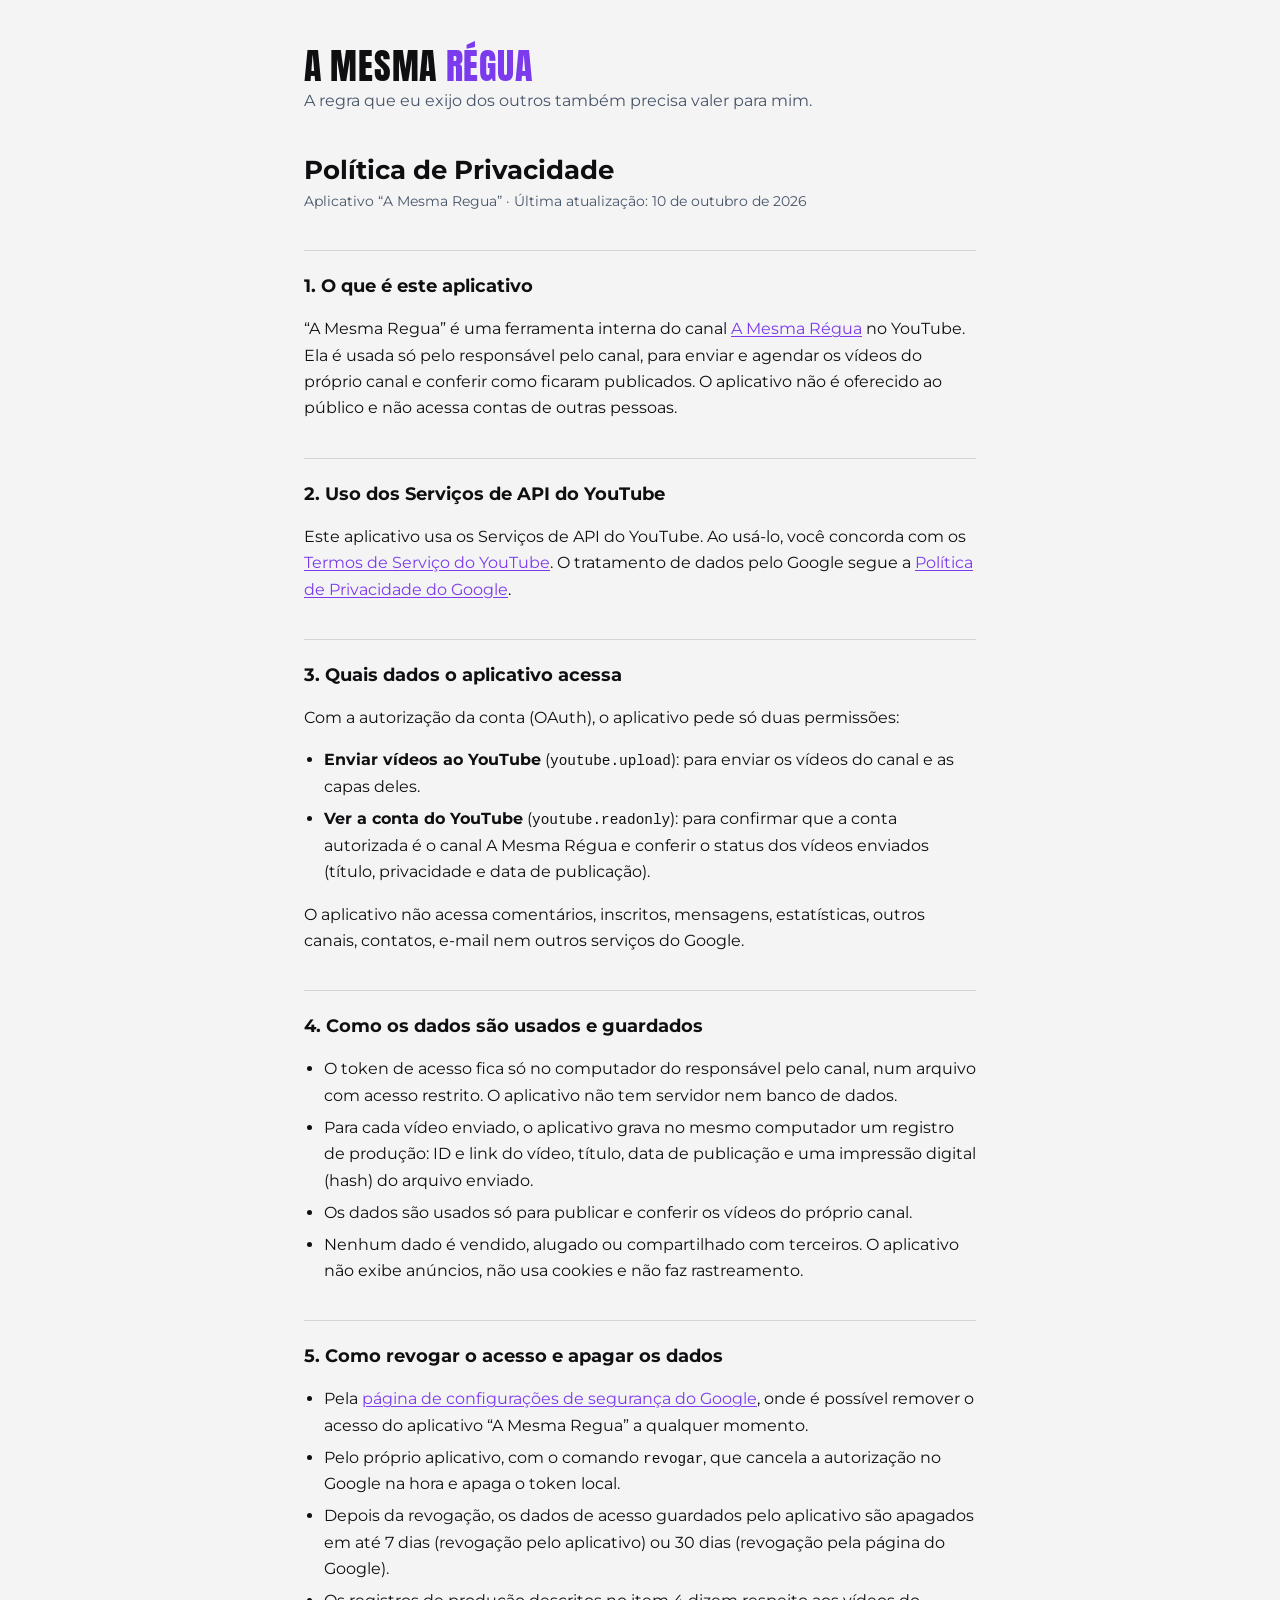
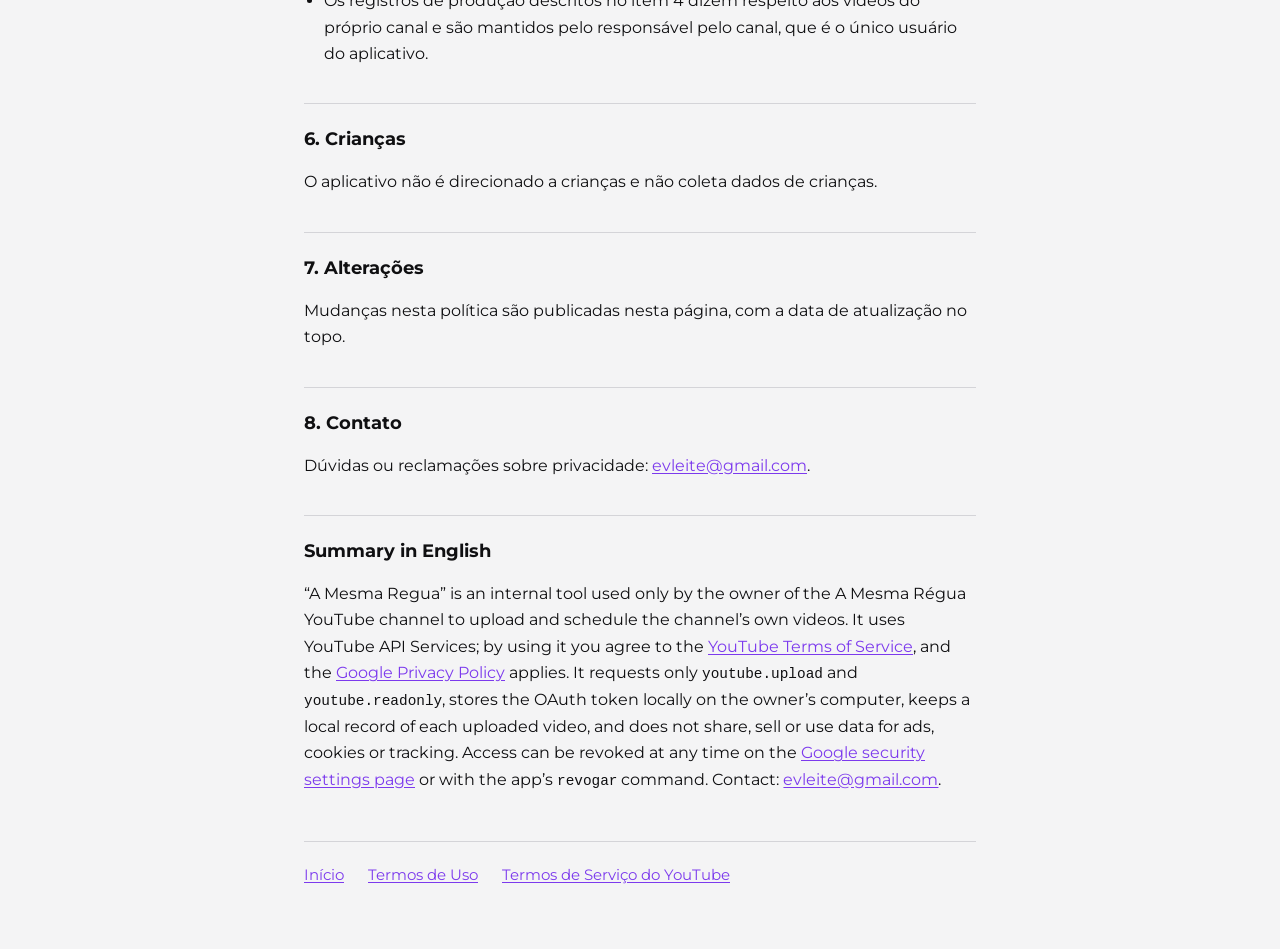
==== politica-de-privacidade.html @ 7f9174f9 "Páginas do app A Mesma Regua: início, política de privacidade e termos de uso Co-Authored-By: Claude" ====
<!doctype html>
<html lang="pt-BR">
<head>
  <meta charset="utf-8">
  <meta name="viewport" content="width=device-width, initial-scale=1">
  <title>Política de Privacidade</title>
  <meta name="description" content="Política de Privacidade do aplicativo A Mesma Regua, que publica os vídeos do canal A Mesma Régua pela API do YouTube.">
  <link rel="stylesheet" href="estilo.css">
</head>
<body>
<main>
  <p class="marca"><a href="index.html" style="color:inherit;text-decoration:none">A MESMA <span>RÉGUA</span></a></p>
  <p class="tese">A regra que eu exijo dos outros também precisa valer para mim.</p>

  <h1>Política de Privacidade</h1>
  <p class="data">Aplicativo “A Mesma Regua” · Última atualização: 10 de outubro de 2026</p>

  <h2>1. O que é este aplicativo</h2>
  <p>“A Mesma Regua” é uma ferramenta interna do canal <a href="https://www.youtube.com/@AMesmaRegua">A Mesma Régua</a> no YouTube. Ela é usada só pelo responsável pelo canal, para enviar e agendar os vídeos do próprio canal e conferir como ficaram publicados. O aplicativo não é oferecido ao público e não acessa contas de outras pessoas.</p>

  <h2>2. Uso dos Serviços de API do YouTube</h2>
  <p>Este aplicativo usa os Serviços de API do YouTube. Ao usá-lo, você concorda com os <a href="https://www.youtube.com/t/terms">Termos de Serviço do YouTube</a>. O tratamento de dados pelo Google segue a <a href="https://www.google.com/policies/privacy">Política de Privacidade do Google</a>.</p>

  <h2>3. Quais dados o aplicativo acessa</h2>
  <p>Com a autorização da conta (OAuth), o aplicativo pede só duas permissões:</p>
  <ul>
    <li><strong>Enviar vídeos ao YouTube</strong> (<code>youtube.upload</code>): para enviar os vídeos do canal e as capas deles.</li>
    <li><strong>Ver a conta do YouTube</strong> (<code>youtube.readonly</code>): para confirmar que a conta autorizada é o canal A Mesma Régua e conferir o status dos vídeos enviados (título, privacidade e data de publicação).</li>
  </ul>
  <p>O aplicativo não acessa comentários, inscritos, mensagens, estatísticas, outros canais, contatos, e-mail nem outros serviços do Google.</p>

  <h2>4. Como os dados são usados e guardados</h2>
  <ul>
    <li>O token de acesso fica só no computador do responsável pelo canal, num arquivo com acesso restrito. O aplicativo não tem servidor nem banco de dados.</li>
    <li>Para cada vídeo enviado, o aplicativo grava no mesmo computador um registro de produção: ID e link do vídeo, título, data de publicação e uma impressão digital (hash) do arquivo enviado.</li>
    <li>Os dados são usados só para publicar e conferir os vídeos do próprio canal.</li>
    <li>Nenhum dado é vendido, alugado ou compartilhado com terceiros. O aplicativo não exibe anúncios, não usa cookies e não faz rastreamento.</li>
  </ul>

  <h2>5. Como revogar o acesso e apagar os dados</h2>
  <ul>
    <li>Pela <a href="https://security.google.com/settings/security/permissions">página de configurações de segurança do Google</a>, onde é possível remover o acesso do aplicativo “A Mesma Regua” a qualquer momento.</li>
    <li>Pelo próprio aplicativo, com o comando <code>revogar</code>, que cancela a autorização no Google na hora e apaga o token local.</li>
    <li>Depois da revogação, os dados de acesso guardados pelo aplicativo são apagados em até 7 dias (revogação pelo aplicativo) ou 30 dias (revogação pela página do Google).</li>
    <li>Os registros de produção descritos no item 4 dizem respeito aos vídeos do próprio canal e são mantidos pelo responsável pelo canal, que é o único usuário do aplicativo.</li>
  </ul>

  <h2>6. Crianças</h2>
  <p>O aplicativo não é direcionado a crianças e não coleta dados de crianças.</p>

  <h2>7. Alterações</h2>
  <p>Mudanças nesta política são publicadas nesta página, com a data de atualização no topo.</p>

  <h2>8. Contato</h2>
  <p>Dúvidas ou reclamações sobre privacidade: <a href="mailto:evleite@gmail.com">evleite@gmail.com</a>.</p>

  <h2 lang="en">Summary in English</h2>
  <p lang="en">“A Mesma Regua” is an internal tool used only by the owner of the A Mesma Régua YouTube channel to upload and schedule the channel’s own videos. It uses YouTube API Services; by using it you agree to the <a href="https://www.youtube.com/t/terms">YouTube Terms of Service</a>, and the <a href="https://www.google.com/policies/privacy">Google Privacy Policy</a> applies. It requests only <code>youtube.upload</code> and <code>youtube.readonly</code>, stores the OAuth token locally on the owner’s computer, keeps a local record of each uploaded video, and does not share, sell or use data for ads, cookies or tracking. Access can be revoked at any time on the <a href="https://security.google.com/settings/security/permissions">Google security settings page</a> or with the app’s <code>revogar</code> command. Contact: <a href="mailto:evleite@gmail.com">evleite@gmail.com</a>.</p>

  <nav>
    <a href="index.html">Início</a>
    <a href="termos-de-uso.html">Termos de Uso</a>
    <a href="https://www.youtube.com/t/terms">Termos de Serviço do YouTube</a>
  </nav>
</main>
</body>
</html>
---- estilo.css ----
@import url("https://fonts.googleapis.com/css2?family=Anton&family=Montserrat:wght@400;600&display=swap");

:root {
  --grafite: #0F0F11;
  --offwhite: #F4F4F5;
  --violeta: #7C3AED;
  --violeta-claro: #A78BFA;
  --apoio: #475569;
  --fundo: var(--offwhite);
  --texto: var(--grafite);
  --suave: var(--apoio);
  --destaque: var(--violeta);
  --linha: #D4D4D8;
}

@media (prefers-color-scheme: dark) {
  :root {
    --fundo: var(--grafite);
    --texto: var(--offwhite);
    --suave: #A1A1AA;
    --destaque: var(--violeta-claro);
    --linha: #27272A;
  }
}

* { box-sizing: border-box; }

body {
  margin: 0;
  background: var(--fundo);
  color: var(--texto);
  font: 400 1rem/1.65 "Montserrat", system-ui, -apple-system, "Segoe UI", sans-serif;
}

main {
  max-width: 44rem;
  margin: 0 auto;
  padding: 3rem 1rem 4rem;
}

.marca {
  font-family: "Anton", Impact, "Arial Narrow", sans-serif;
  font-size: 2.25rem;
  letter-spacing: 0.02em;
  line-height: 1;
  margin: 0 0 0.25rem;
}

.marca span { color: var(--destaque); }

.tese { color: var(--suave); margin: 0 0 2.5rem; }

h1 { font-size: 1.6rem; line-height: 1.25; margin: 0 0 0.25rem; }

h2 {
  font-size: 1.1rem;
  margin: 2.25rem 0 0.5rem;
  padding-top: 1.25rem;
  border-top: 1px solid var(--linha);
}

.data { color: var(--suave); font-size: 0.9rem; margin: 0 0 1.5rem; }

a { color: var(--destaque); text-underline-offset: 0.15em; }

code {
  font-family: ui-monospace, "SF Mono", Menlo, monospace;
  font-size: 0.9em;
}

ul { padding-left: 1.25rem; }
li + li { margin-top: 0.35rem; }

nav {
  display: flex;
  flex-wrap: wrap;
  gap: 0.5rem 1.5rem;
  margin-top: 3rem;
  padding-top: 1.25rem;
  border-top: 1px solid var(--linha);
  font-size: 0.95rem;
}
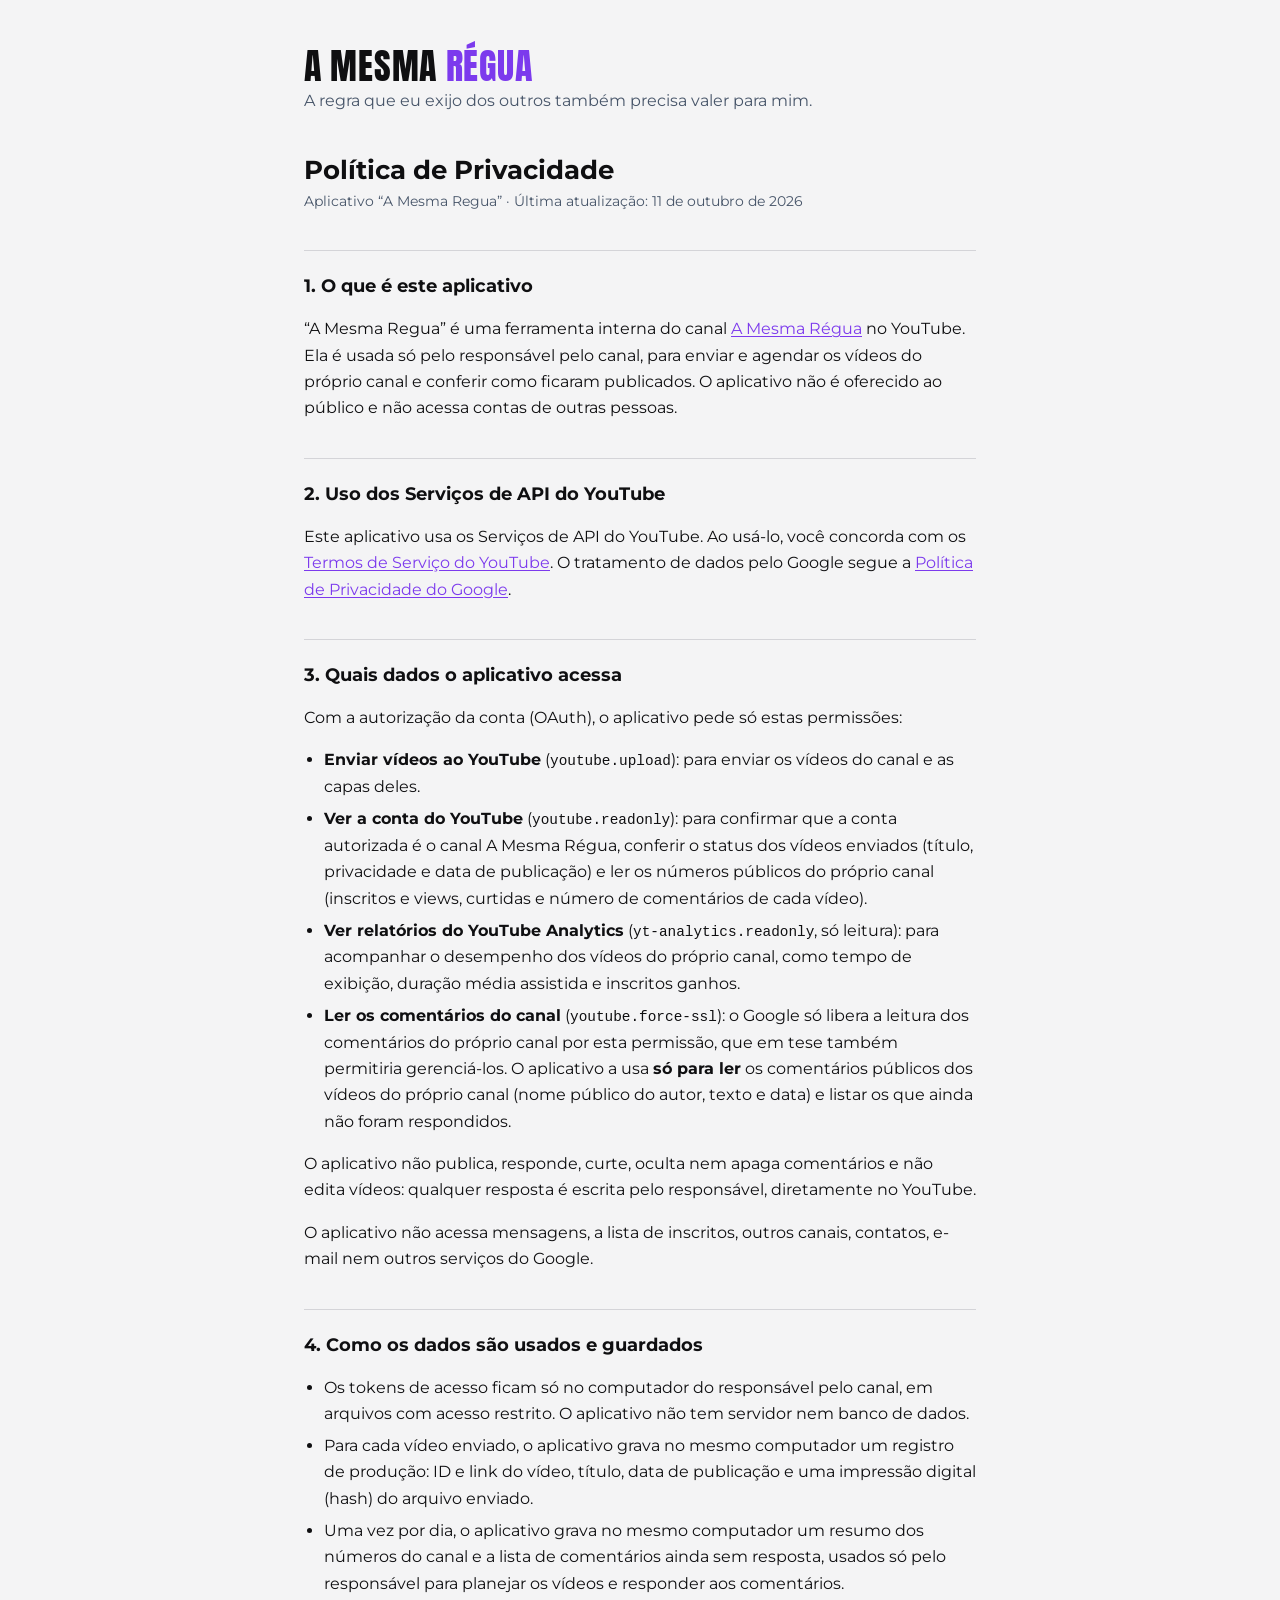
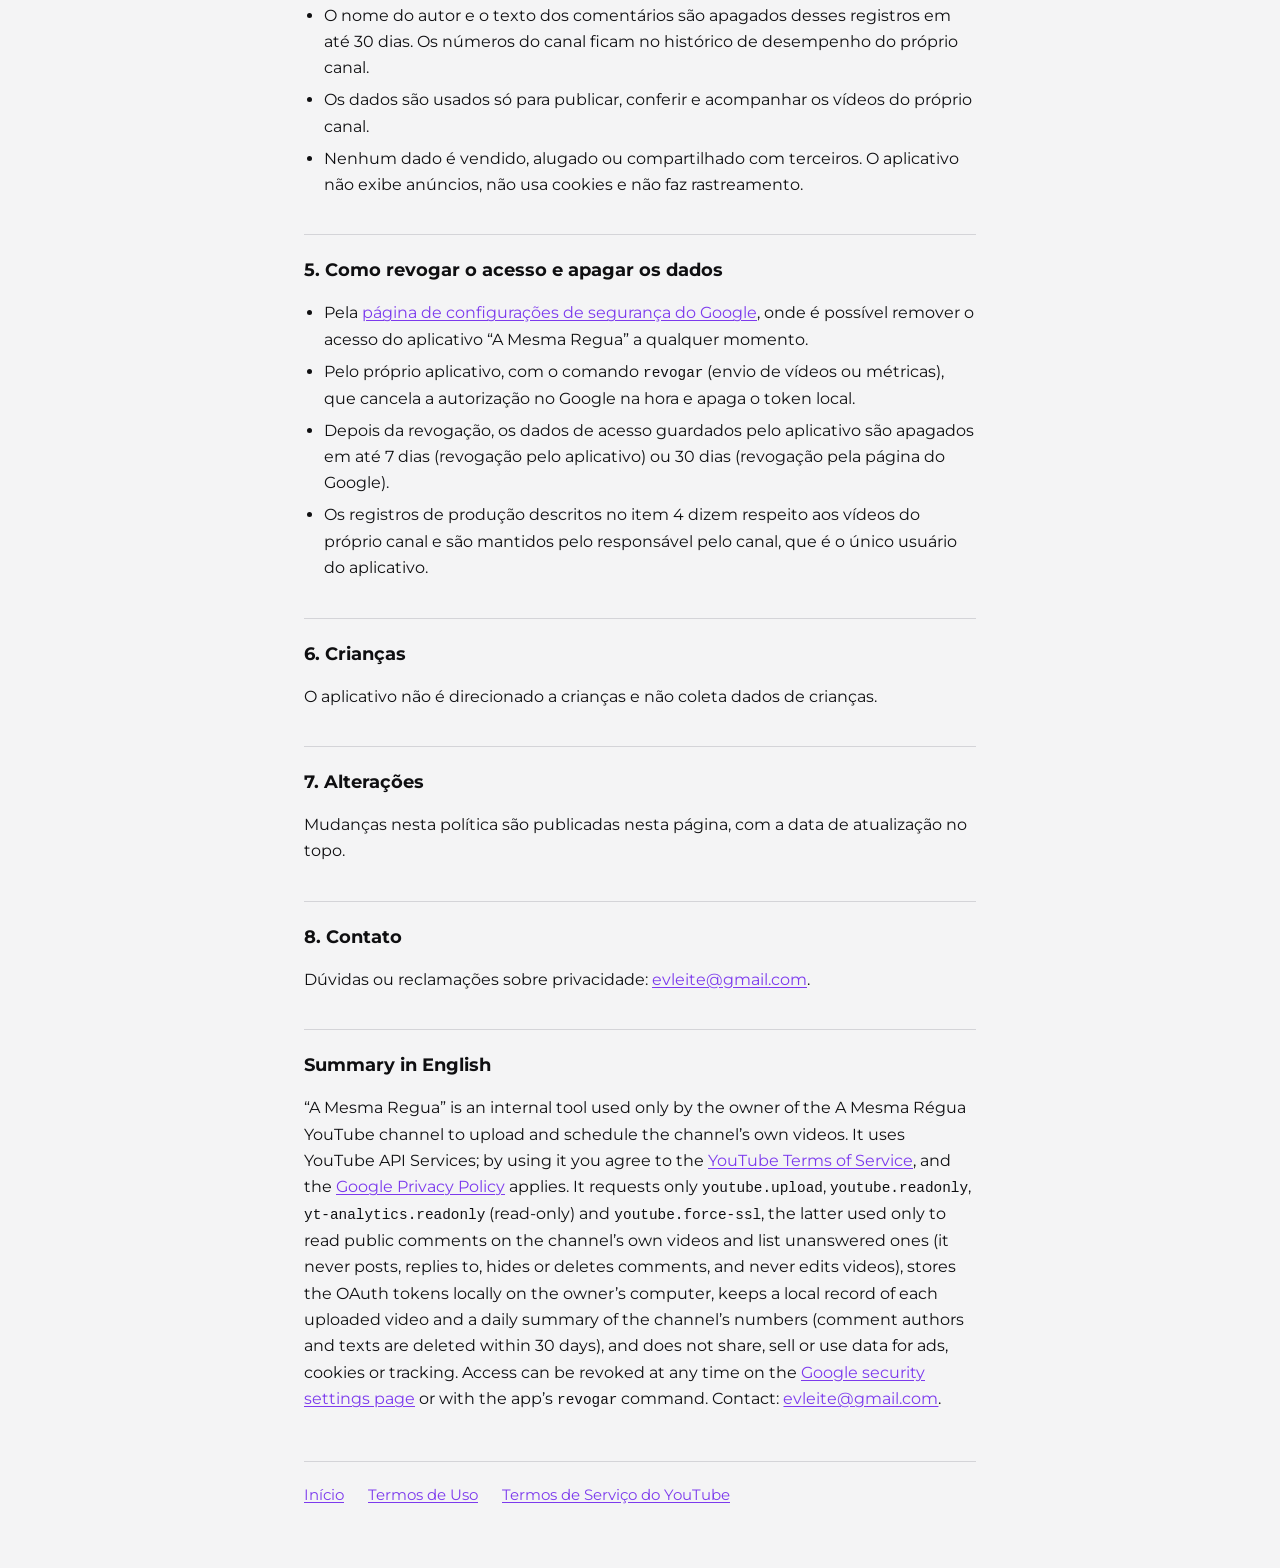
==== commit 58ee3220: "Política e início: leitura de números, Analytics e comentários do próprio canal (só leitura) Co-Auth" ====
--- a/politica-de-privacidade.html
+++ b/politica-de-privacidade.html
@@ -13,7 +13,7 @@
   <p class="tese">A regra que eu exijo dos outros também precisa valer para mim.</p>
 
   <h1>Política de Privacidade</h1>
-  <p class="data">Aplicativo “A Mesma Regua” · Última atualização: 10 de outubro de 2026</p>
+  <p class="data">Aplicativo “A Mesma Regua” · Última atualização: 11 de outubro de 2026</p>
 
   <h2>1. O que é este aplicativo</h2>
   <p>“A Mesma Regua” é uma ferramenta interna do canal <a href="https://www.youtube.com/@AMesmaRegua">A Mesma Régua</a> no YouTube. Ela é usada só pelo responsável pelo canal, para enviar e agendar os vídeos do próprio canal e conferir como ficaram publicados. O aplicativo não é oferecido ao público e não acessa contas de outras pessoas.</p>
@@ -22,25 +22,30 @@
   <p>Este aplicativo usa os Serviços de API do YouTube. Ao usá-lo, você concorda com os <a href="https://www.youtube.com/t/terms">Termos de Serviço do YouTube</a>. O tratamento de dados pelo Google segue a <a href="https://www.google.com/policies/privacy">Política de Privacidade do Google</a>.</p>
 
   <h2>3. Quais dados o aplicativo acessa</h2>
-  <p>Com a autorização da conta (OAuth), o aplicativo pede só duas permissões:</p>
+  <p>Com a autorização da conta (OAuth), o aplicativo pede só estas permissões:</p>
   <ul>
     <li><strong>Enviar vídeos ao YouTube</strong> (<code>youtube.upload</code>): para enviar os vídeos do canal e as capas deles.</li>
-    <li><strong>Ver a conta do YouTube</strong> (<code>youtube.readonly</code>): para confirmar que a conta autorizada é o canal A Mesma Régua e conferir o status dos vídeos enviados (título, privacidade e data de publicação).</li>
+    <li><strong>Ver a conta do YouTube</strong> (<code>youtube.readonly</code>): para confirmar que a conta autorizada é o canal A Mesma Régua, conferir o status dos vídeos enviados (título, privacidade e data de publicação) e ler os números públicos do próprio canal (inscritos e views, curtidas e número de comentários de cada vídeo).</li>
+    <li><strong>Ver relatórios do YouTube Analytics</strong> (<code>yt-analytics.readonly</code>, só leitura): para acompanhar o desempenho dos vídeos do próprio canal, como tempo de exibição, duração média assistida e inscritos ganhos.</li>
+    <li><strong>Ler os comentários do canal</strong> (<code>youtube.force-ssl</code>): o Google só libera a leitura dos comentários do próprio canal por esta permissão, que em tese também permitiria gerenciá-los. O aplicativo a usa <strong>só para ler</strong> os comentários públicos dos vídeos do próprio canal (nome público do autor, texto e data) e listar os que ainda não foram respondidos.</li>
   </ul>
-  <p>O aplicativo não acessa comentários, inscritos, mensagens, estatísticas, outros canais, contatos, e-mail nem outros serviços do Google.</p>
+  <p>O aplicativo não publica, responde, curte, oculta nem apaga comentários e não edita vídeos: qualquer resposta é escrita pelo responsável, diretamente no YouTube.</p>
+  <p>O aplicativo não acessa mensagens, a lista de inscritos, outros canais, contatos, e-mail nem outros serviços do Google.</p>
 
   <h2>4. Como os dados são usados e guardados</h2>
   <ul>
-    <li>O token de acesso fica só no computador do responsável pelo canal, num arquivo com acesso restrito. O aplicativo não tem servidor nem banco de dados.</li>
+    <li>Os tokens de acesso ficam só no computador do responsável pelo canal, em arquivos com acesso restrito. O aplicativo não tem servidor nem banco de dados.</li>
     <li>Para cada vídeo enviado, o aplicativo grava no mesmo computador um registro de produção: ID e link do vídeo, título, data de publicação e uma impressão digital (hash) do arquivo enviado.</li>
-    <li>Os dados são usados só para publicar e conferir os vídeos do próprio canal.</li>
+    <li>Uma vez por dia, o aplicativo grava no mesmo computador um resumo dos números do canal e a lista de comentários ainda sem resposta, usados só pelo responsável para planejar os vídeos e responder aos comentários.</li>
+    <li>O nome do autor e o texto dos comentários são apagados desses registros em até 30 dias. Os números do canal ficam no histórico de desempenho do próprio canal.</li>
+    <li>Os dados são usados só para publicar, conferir e acompanhar os vídeos do próprio canal.</li>
     <li>Nenhum dado é vendido, alugado ou compartilhado com terceiros. O aplicativo não exibe anúncios, não usa cookies e não faz rastreamento.</li>
   </ul>
 
   <h2>5. Como revogar o acesso e apagar os dados</h2>
   <ul>
     <li>Pela <a href="https://security.google.com/settings/security/permissions">página de configurações de segurança do Google</a>, onde é possível remover o acesso do aplicativo “A Mesma Regua” a qualquer momento.</li>
-    <li>Pelo próprio aplicativo, com o comando <code>revogar</code>, que cancela a autorização no Google na hora e apaga o token local.</li>
+    <li>Pelo próprio aplicativo, com o comando <code>revogar</code> (envio de vídeos ou métricas), que cancela a autorização no Google na hora e apaga o token local.</li>
     <li>Depois da revogação, os dados de acesso guardados pelo aplicativo são apagados em até 7 dias (revogação pelo aplicativo) ou 30 dias (revogação pela página do Google).</li>
     <li>Os registros de produção descritos no item 4 dizem respeito aos vídeos do próprio canal e são mantidos pelo responsável pelo canal, que é o único usuário do aplicativo.</li>
   </ul>
@@ -55,7 +60,7 @@
   <p>Dúvidas ou reclamações sobre privacidade: <a href="mailto:evleite@gmail.com">evleite@gmail.com</a>.</p>
 
   <h2 lang="en">Summary in English</h2>
-  <p lang="en">“A Mesma Regua” is an internal tool used only by the owner of the A Mesma Régua YouTube channel to upload and schedule the channel’s own videos. It uses YouTube API Services; by using it you agree to the <a href="https://www.youtube.com/t/terms">YouTube Terms of Service</a>, and the <a href="https://www.google.com/policies/privacy">Google Privacy Policy</a> applies. It requests only <code>youtube.upload</code> and <code>youtube.readonly</code>, stores the OAuth token locally on the owner’s computer, keeps a local record of each uploaded video, and does not share, sell or use data for ads, cookies or tracking. Access can be revoked at any time on the <a href="https://security.google.com/settings/security/permissions">Google security settings page</a> or with the app’s <code>revogar</code> command. Contact: <a href="mailto:evleite@gmail.com">evleite@gmail.com</a>.</p>
+  <p lang="en">“A Mesma Regua” is an internal tool used only by the owner of the A Mesma Régua YouTube channel to upload and schedule the channel’s own videos. It uses YouTube API Services; by using it you agree to the <a href="https://www.youtube.com/t/terms">YouTube Terms of Service</a>, and the <a href="https://www.google.com/policies/privacy">Google Privacy Policy</a> applies. It requests only <code>youtube.upload</code>, <code>youtube.readonly</code>, <code>yt-analytics.readonly</code> (read-only) and <code>youtube.force-ssl</code>, the latter used only to read public comments on the channel’s own videos and list unanswered ones (it never posts, replies to, hides or deletes comments, and never edits videos), stores the OAuth tokens locally on the owner’s computer, keeps a local record of each uploaded video and a daily summary of the channel’s numbers (comment authors and texts are deleted within 30 days), and does not share, sell or use data for ads, cookies or tracking. Access can be revoked at any time on the <a href="https://security.google.com/settings/security/permissions">Google security settings page</a> or with the app’s <code>revogar</code> command. Contact: <a href="mailto:evleite@gmail.com">evleite@gmail.com</a>.</p>
 
   <nav>
     <a href="index.html">Início</a>
